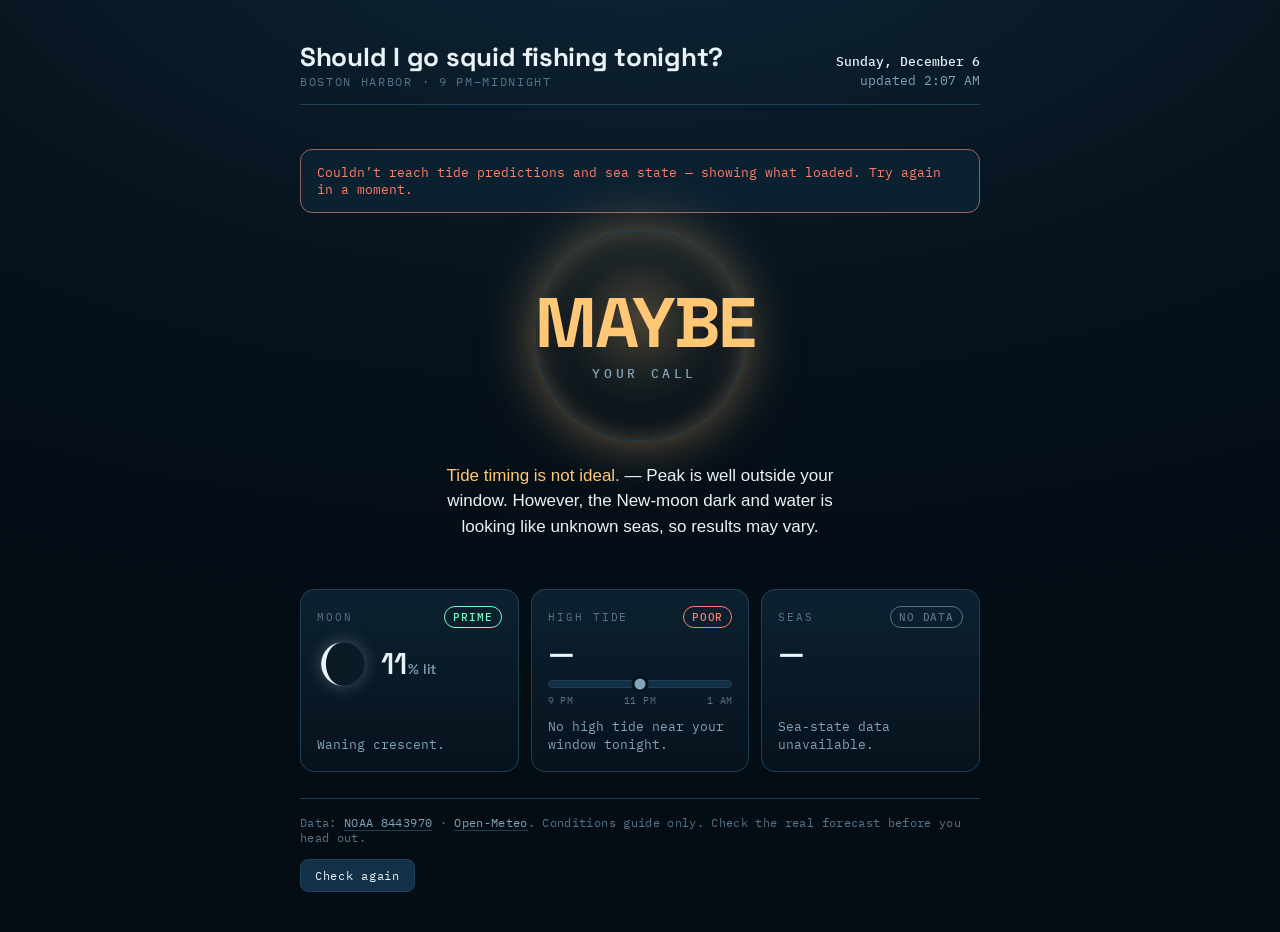
==== index.html @ 0e5930af "Create index.html" ====
<!DOCTYPE html>
<html lang="en">
<head>
<meta charset="utf-8" />
<meta name="viewport" content="width=device-width, initial-scale=1" />
<title>Squid Watch · Boston</title>
<link rel="preconnect" href="https://fonts.googleapis.com" />
<link rel="preconnect" href="https://fonts.gstatic.com" crossorigin />
<link href="https://fonts.googleapis.com/css2?family=Space+Grotesk:wght@500;600;700&family=IBM+Plex+Mono:wght@400;500;600&display=swap" rel="stylesheet" />
<style>
  /* ------------------------------------------------------------------ *
   * SQUID WATCH — is tonight a night to go?                            *
   * Palette: harbor water at night. Phosphor-green is the squid-jig     *
   * glow (GO); sodium-amber is pier light (marginal); coral is no-go.   *
   * ------------------------------------------------------------------ */
  :root{
    --abyss:   #06121c;
    --deep:    #0c2130;
    --surface: #123047;
    --line:    #1d4257;
    --moon:    #eaf3f7;   /* moonlight — primary text */
    --slate:   #82a3b8;   /* secondary text */
    --slate-d: #567387;   /* tertiary / captions */
    --glow:    #74ffc2;   /* phosphor — GO */
    --sodium:  #ffc776;   /* pier light — MARGINAL */
    --coral:   #ff7d6b;   /* NO-GO */
    --go: var(--glow); --marginal: var(--sodium); --nogo: var(--coral);
  }
  *{ box-sizing:border-box; }
  html,body{ margin:0; }
  body{
    background:
      radial-gradient(120% 80% at 50% -10%, #0e2637 0%, var(--abyss) 55%, #040c14 100%);
    color:var(--moon);
    font-family:"IBM Plex Mono", ui-monospace, monospace;
    min-height:100vh;
    -webkit-font-smoothing:antialiased;
    padding:clamp(18px,4vw,40px);
    display:flex; justify-content:center;
  }
  .wrap{ width:100%; max-width:680px; }

  /* --- masthead --- */
  header{ display:flex; align-items:baseline; justify-content:space-between;
    gap:12px; flex-wrap:wrap; border-bottom:1px solid var(--line);
    padding-bottom:14px; margin-bottom:clamp(26px,6vw,44px); }
  .brand{ font-family:"Space Grotesk",sans-serif; font-weight:700;
    font-size:clamp(20px,5vw,26px); letter-spacing:-0.01em; }
  .brand .dot{ color:var(--glow); }
  .subhead{ color:var(--slate-d); font-size:12px; letter-spacing:0.14em;
    text-transform:uppercase; }
  .when{ text-align:right; color:var(--slate); font-size:12.5px; line-height:1.5; }
  .when b{ color:var(--moon); font-weight:500; }

  /* --- the beacon (hero) --- */
  .beacon{ text-align:center; margin:0 0 clamp(30px,7vw,50px); }
  .disc{ position:relative; width:210px; height:210px; margin:0 auto 22px;
    display:grid; place-items:center; }
  .disc .ring{ position:absolute; inset:0; border-radius:50%;
    border:1px solid var(--line);
    background:
      radial-gradient(circle at 50% 42%,
        color-mix(in srgb, var(--vcolor,#74ffc2) 26%, transparent) 0%,
        color-mix(in srgb, var(--vcolor,#74ffc2) 8%, transparent) 38%,
        transparent 66%);
    box-shadow: 0 0 60px -6px color-mix(in srgb, var(--vcolor,#74ffc2) 55%, transparent),
                inset 0 0 40px -14px color-mix(in srgb, var(--vcolor,#74ffc2) 60%, transparent);
    animation:breathe 5.5s ease-in-out infinite;
  }
  @keyframes breathe{ 0%,100%{ transform:scale(1); opacity:.92; }
    50%{ transform:scale(1.035); opacity:1; } }
  .verdict{ font-family:"Space Grotesk",sans-serif; font-weight:700;
    font-size:clamp(46px,14vw,70px); line-height:.94; letter-spacing:-0.03em;
    color:var(--vcolor,#74ffc2); position:relative; z-index:1; }
  .verdict small{ display:block; font-size:13px; font-weight:500; letter-spacing:.28em;
    text-transform:uppercase; color:var(--slate); margin-top:12px;
    font-family:"IBM Plex Mono",monospace; }
  .reason{ max-width:44ch; margin:0 auto; color:var(--moon);
    font-family:-apple-system,BlinkMacSystemFont,"Segoe UI",Roboto,sans-serif;
    font-size:clamp(15px,3.6vw,17px); line-height:1.5; }
  .reason .accent{ color:var(--vcolor,#74ffc2); }

  /* --- instrument cards --- */
  .cards{ display:grid; grid-template-columns:repeat(3,1fr); gap:12px; }
  @media (max-width:560px){ .cards{ grid-template-columns:1fr; } }
  .card{ background:linear-gradient(180deg, var(--deep), var(--abyss));
    border:1px solid var(--line); border-radius:14px; padding:16px 16px 18px;
    display:flex; flex-direction:column; gap:10px; position:relative; overflow:hidden; }
  .card .eyebrow{ display:flex; align-items:center; justify-content:space-between;
    font-size:11px; letter-spacing:.18em; text-transform:uppercase; color:var(--slate-d); }
  .chip{ font-size:10.5px; letter-spacing:.08em; text-transform:uppercase;
    padding:3px 8px; border-radius:999px; border:1px solid currentColor; font-weight:500; }
  .chip.prime{ color:var(--glow); } .chip.fair{ color:var(--sodium); }
  .chip.poor{ color:var(--coral); } .chip.na{ color:var(--slate-d); }
  .value{ font-family:"Space Grotesk",sans-serif; font-weight:600;
    font-size:clamp(24px,6vw,30px); line-height:1; letter-spacing:-0.01em; }
  .value .u{ font-size:14px; color:var(--slate); font-weight:500; margin-left:2px; }
  .detail{ font-size:12.5px; color:var(--slate); line-height:1.45; margin-top:auto; }

  /* moon visual */
  .moonwrap{ display:flex; align-items:center; gap:12px; }
  .moonwrap svg{ flex:0 0 auto; filter:drop-shadow(0 0 8px rgba(234,243,247,.25)); }

  /* tide session gauge */
  .gauge{ margin-top:2px; }
  .gauge .track{ position:relative; height:8px; border-radius:5px;
    background:var(--surface); border:1px solid var(--line); }
  .gauge .ideal{ position:absolute; top:0; bottom:0; border-radius:5px;
    background:color-mix(in srgb, var(--glow) 24%, transparent); }
  .gauge .peak{ position:absolute; top:50%; width:11px; height:11px; border-radius:50%;
    transform:translate(-50%,-50%); background:var(--moon);
    box-shadow:0 0 0 3px var(--abyss), 0 0 10px 1px var(--vcolor,#74ffc2); }
  .gauge .peak.out{ background:var(--slate); box-shadow:0 0 0 3px var(--abyss); }
  .gauge .ends{ display:flex; justify-content:space-between; margin-top:6px;
    font-size:10px; color:var(--slate-d); letter-spacing:.04em; }

  /* --- footer / controls --- */
  footer{ margin-top:26px; display:flex; align-items:center; justify-content:space-between;
    gap:14px; flex-wrap:wrap; border-top:1px solid var(--line); padding-top:16px;
    font-size:11.5px; color:var(--slate-d); letter-spacing:.03em; }
  footer a{ color:var(--slate); text-decoration:none; border-bottom:1px solid var(--line); }
  footer a:hover{ color:var(--moon); }
  button.refresh{ font-family:"IBM Plex Mono",monospace; font-size:12px;
    letter-spacing:.06em; color:var(--moon); background:var(--surface);
    border:1px solid var(--line); border-radius:8px; padding:8px 14px; cursor:pointer;
    transition:border-color .15s, background .15s; }
  button.refresh:hover{ border-color:var(--glow); background:var(--deep); }
  button.refresh:focus-visible{ outline:2px solid var(--glow); outline-offset:2px; }
  button.refresh:disabled{ opacity:.5; cursor:default; }

  /* loading / error states */
  .banner{ border:1px solid var(--line); border-radius:12px; padding:14px 16px;
    color:var(--slate); font-size:13px; background:var(--deep); margin-bottom:18px;
    display:none; }
  .banner.show{ display:block; }
  .banner.err{ border-color:color-mix(in srgb,var(--coral) 55%, var(--line));
    color:var(--coral); }
  .skeleton{ opacity:.35; }

  @media (prefers-reduced-motion: reduce){
    .disc .ring{ animation:none; }
    *{ transition:none !important; }
  }
</style>
</head>
<body>
<div class="wrap">
  <header>
    <div>
      <div class="brand">Should I go squid fishing tonight?</span></div>
      <div class="subhead">Boston Harbor · 9&nbsp;PM–Midnight</div>
    </div>
    <div class="when" id="when">
      <div><b id="tonight">tonight</b></div>
      <div id="updated">reading the harbor…</div>
    </div>
  </header>

  <div class="banner" id="banner" role="status"></div>

  <section class="beacon" aria-live="polite">
    <div class="disc"><div class="ring" id="ring"></div>
      <div class="verdict" id="verdict">· · ·<small id="verdict-sub">checking conditions</small></div>
    </div>
    <p class="reason" id="reason">Pulling moon phase, tide predictions, and sea state for tonight’s window.</p>
  </section>

  <section class="cards" id="cards">
    <!-- MOON -->
    <div class="card" id="c-moon">
      <div class="eyebrow"><span>Moon</span><span class="chip na" id="moon-chip">—</span></div>
      <div class="moonwrap">
        <svg id="moon-svg" width="52" height="52" viewBox="0 0 100 100" aria-hidden="true"></svg>
        <div class="value" id="moon-val">—<span class="u">lit</span></div>
      </div>
      <div class="detail" id="moon-detail">Darker is better — squid come to the lights.</div>
    </div>
    <!-- TIDE -->
    <div class="card" id="c-tide">
      <div class="eyebrow"><span>High tide</span><span class="chip na" id="tide-chip">—</span></div>
      <div class="value" id="tide-val">—</div>
      <div class="gauge" aria-hidden="true">
        <div class="track">
          <div class="ideal" id="tide-ideal"></div>
          <div class="peak out" id="tide-peak" style="left:50%"></div>
        </div>
        <div class="ends"><span>9 PM</span><span>11 PM</span><span>1 AM</span></div>
      </div>
      <div class="detail" id="tide-detail">Best when the peak lands late in your session.</div>
    </div>
    <!-- SEAS -->
    <div class="card" id="c-seas">
      <div class="eyebrow"><span>Seas</span><span class="chip na" id="seas-chip">—</span></div>
      <div class="value" id="seas-val">—<span class="u">ft</span></div>
      <div class="detail" id="seas-detail">Wind and swell across the window.</div>
    </div>
  </section>

  <footer>
    <div>Data: <a href="https://tidesandcurrents.noaa.gov/stationhome.html?id=8443970" target="_blank" rel="noopener">NOAA&nbsp;8443970</a> · <a href="https://open-meteo.com" target="_blank" rel="noopener">Open-Meteo</a>. Conditions guide only. Check the real forecast before you head out.</div>
    <button class="refresh" id="refresh" type="button">Check again</button>
  </footer>
</div>

<script>
/* ============================ CONFIG ============================ *
 * Everything you'd want to tweak lives here.                        */
const CONFIG = {
  tz: "America/New_York",
  tideStation: "8443970",            // NOAA Boston
  wave: { lat: 42.34, lng: -70.90 }, // just outside the harbor entrance (better wave coverage)
  wind: { lat: 42.355, lng: -71.05 },// Boston
  session: { startHour: 21, endHour: 24 },   // 9 PM → midnight
  // tide-peak windows, in "hours since session-day midnight" (24.5 = 12:30 AM next day)
  tideWindow: { idealStart: 22.5, idealEnd: 24.5, okStart: 21.0, okEnd: 25.5 },
  moon: { prime: 0.12, fair: 0.35 },                       // illuminated fraction
  seas: { calmWaveM: 0.5, calmWindKn: 10, chopWaveM: 1.0, chopWindKn: 15 },
};

/* ============================ HELPERS ============================ */
const $ = (id) => document.getElementById(id);

function etNow() {
  return new Date(new Date().toLocaleString("en-US", { timeZone: CONFIG.tz }));
}
function ymd(d) {
  return `${d.getFullYear()}${String(d.getMonth()+1).padStart(2,"0")}${String(d.getDate()).padStart(2,"0")}`;
}
function prettyDate(d) {
  return d.toLocaleDateString("en-US", { weekday:"long", month:"long", day:"numeric" });
}
function prettyTime(d) {
  return d.toLocaleTimeString("en-US", { hour:"numeric", minute:"2-digit" });
}
// "HH:MM" from decimal hours (may exceed 24 → wrap to AM)
function hoursToClock(h) {
  let hh = Math.floor(h % 24), mm = Math.round((h - Math.floor(h)) * 60);
  if (mm === 60) { mm = 0; hh = (hh + 1) % 24; }
  const ampm = hh >= 12 ? "PM" : "AM";
  let h12 = hh % 12; if (h12 === 0) h12 = 12;
  return `${h12}:${String(mm).padStart(2,"0")} ${ampm}`;
}

/* ---- MOON: phase from a known new-moon epoch ---- */
function moonInfo(date) {
  const synodic = 29.53058867;
  const knownNew = Date.UTC(2000, 0, 6, 18, 14, 0) / 86400000;
  const now = date.getTime() / 86400000;
  let age = (now - knownNew) % synodic;
  if (age < 0) age += synodic;
  const illum = (1 - Math.cos((2 * Math.PI * age) / synodic)) / 2;
  return { age, illum, waxing: age < synodic / 2 };
}
function moonName(age) {
  if (age < 1.6 || age > 27.9) return "new moon";
  if (age < 6.4)  return "waxing crescent";
  if (age < 8.4)  return "first quarter";
  if (age < 13.8) return "waxing gibbous";
  if (age < 15.8) return "full moon";
  if (age < 21.1) return "waning gibbous";
  if (age < 23.1) return "last quarter";
  return "waning crescent";
}
function moonPath(f, waxing, r, cx, cy) {
  f = Math.max(0, Math.min(1, f));
  const outer = waxing ? 1 : 0;
  const inner = f > 0.5 ? outer : 1 - outer;
  const rx = Math.abs(r * (1 - 2 * f));
  return `M ${cx} ${cy-r} A ${r} ${r} 0 0 ${outer} ${cx} ${cy+r} A ${rx} ${r} 0 0 ${inner} ${cx} ${cy-r} Z`;
}
function drawMoon(illum, waxing) {
  const r=42, cx=50, cy=50;
  $("moon-svg").innerHTML =
    `<circle cx="${cx}" cy="${cy}" r="${r}" fill="#0a1b26" stroke="#1d4257"/>` +
    `<path d="${moonPath(illum, waxing, r, cx, cy)}" fill="#eaf3f7"/>`;
}

/* ---- RATINGS ---- */
const rateMoon = (illum) => illum <= CONFIG.moon.prime ? 2 : illum <= CONFIG.moon.fair ? 1 : 0;
function rateTide(hi) {
  if (!hi) return 0;
  const w = CONFIG.tideWindow, t = hi.h;
  if (t >= w.idealStart && t <= w.idealEnd) return 2;
  if (t >= w.okStart && t <= w.okEnd) return 1;
  return 0;
}
function rateSeas(waveM, windKn) {
  const s = CONFIG.seas;
  if (waveM == null) {
    if (windKn == null) return null;
    return windKn <= s.calmWindKn ? 2 : windKn <= s.chopWindKn ? 1 : 0;
  }
  const windOK1 = windKn == null || windKn <= s.calmWindKn;
  const windOK2 = windKn == null || windKn <= s.chopWindKn;
  if (waveM <= s.calmWaveM && windOK1) return 2;
  if (waveM <= s.chopWaveM && windOK2) return 1;
  return 0;
}
function verdict(m, t, s) {
  if (s === 0) return "NOGO";
  if (m === 0 || t === 0) return "MARGINAL";
  if (m === 2 && t === 2 && s === 2) return "PRIME";
  return "GO";
}

/* ============================ FETCHERS ============================ */
async function getTides(today, tomorrow) {
  const url = `https://api.tidesandcurrents.noaa.gov/api/prod/datagetter?product=predictions`
    + `&application=squidwatch_boston&begin_date=${ymd(today)}&end_date=${ymd(tomorrow)}`
    + `&datum=MLLW&station=${CONFIG.tideStation}&time_zone=lst_ldt&units=english&interval=hilo&format=json`;
  const r = await fetch(url);
  const j = await r.json();
  if (j.error) throw new Error(j.error.message || "tide API error");
  const tKey = ymd(today), tomKey = ymd(tomorrow);
  return (j.predictions || []).map((p) => {
    // p.t = "YYYY-MM-DD HH:MM" in station local time
    const [dstr, hm] = p.t.split(" ");
    const dkey = dstr.replace(/-/g, "");
    const [H, M] = hm.split(":").map(Number);
    let h = H + M / 60;
    if (dkey === tomKey) h += 24;
    else if (dkey !== tKey) return null; // ignore stray dates
    return { h, type: p.type, v: parseFloat(p.v), clock: hoursToClock(h) };
  }).filter(Boolean);
}

async function getHourly(url, field) {
  const r = await fetch(url);
  const j = await r.json();
  if (!j.hourly || !j.hourly.time) throw new Error("weather API error");
  return j.hourly.time.map((t, i) => ({ t, v: j.hourly[field][i] }));
}
async function getWaves(today, tomorrow) {
  const url = `https://marine-api.open-meteo.com/v1/marine?latitude=${CONFIG.wave.lat}`
    + `&longitude=${CONFIG.wave.lng}&hourly=wave_height&timezone=${encodeURIComponent(CONFIG.tz)}&forecast_days=2`;
  return getHourly(url, "wave_height");
}
async function getWind(today, tomorrow) {
  const url = `https://api.open-meteo.com/v1/forecast?latitude=${CONFIG.wind.lat}`
    + `&longitude=${CONFIG.wind.lng}&hourly=wind_speed_10m&wind_speed_unit=kn`
    + `&timezone=${encodeURIComponent(CONFIG.tz)}&forecast_days=2`;
  return getHourly(url, "wind_speed_10m");
}
// max value across the session hours (21,22,23, midnight) for a given ET date
function sessionMax(series, today, tomorrow) {
  const tKey = ymd(today), tomKey = ymd(tomorrow);
  let max = null;
  for (const row of series) {
    if (row.v == null) continue;
    const [dstr, hm] = row.t.split("T");
    const dkey = dstr.replace(/-/g, "");
    const H = parseInt(hm.split(":")[0], 10);
    let h = H; if (dkey === tomKey) h += 24; else if (dkey !== tKey) continue;
    if (h >= CONFIG.session.startHour && h <= CONFIG.session.endHour) {
      max = max == null ? row.v : Math.max(max, row.v);
    }
  }
  return max;
}

/* ============================ RENDER ============================ */
const VCOLOR = { PRIME:"var(--go)", GO:"var(--go)", MARGINAL:"var(--marginal)", NOGO:"var(--nogo)" };
const CHIP = { 2:["prime","Prime"], 1:["fair","Fair"], 0:["poor","Poor"], null:["na","No data"] };

function setChip(id, score) {
  const [cls, label] = CHIP[score] ?? CHIP.null;
  const el = $(id); el.className = `chip ${cls}`; el.textContent = label;
}

function render(data) {
  const { moon, tide, seas, m, t, s, updated, tonightLabel } = data;
  const v = verdict(m, t, s);

  // --- beacon ---
  document.documentElement.style.setProperty("--vcolor", VCOLOR[v]);
  const words = { PRIME:"GO", GO:"GO", MARGINAL:"MAYBE", NOGO:"NO-GO" };
  const subs  = { PRIME:"prime conditions", GO:"worth a trip", MARGINAL:"your call", NOGO:"sit it out" };
  $("verdict").innerHTML = `${words[v]}<small>${subs[v]}</small>`;
  $("verdict").style.color = VCOLOR[v];

  // --- reason line ---
  $("reason").innerHTML = buildReason(v, data);

  // --- moon card ---
  drawMoon(moon.illum, moon.waxing);
  $("moon-val").innerHTML = `${Math.round(moon.illum*100)}<span class="u">% lit</span>`;
  $("moon-detail").textContent = capitalize(moonName(moon.age)) + ".";
  setChip("moon-chip", m);

  // --- tide card ---
  if (tide.high) {
    $("tide-val").textContent = tide.high.clock;
    $("tide-detail").textContent = tideDetail(t, tide.high);
    positionPeak(tide.high.h);
  } else {
    $("tide-val").textContent = "—";
    $("tide-detail").textContent = "No high tide near your window tonight.";
  }
  setChip("tide-chip", t);

  // --- seas card ---
  const ft = seas.waveM == null ? null : seas.waveM * 3.28084;
  $("seas-val").innerHTML = ft == null
    ? (seas.windKn == null ? "—" : `${Math.round(seas.windKn)}<span class="u">kn wind</span>`)
    : `${ft.toFixed(1)}<span class="u">ft swell</span>`;
  $("seas-detail").textContent = seasDetail(s, seas);
  setChip("seas-chip", s);

  // --- footer ---
  $("tonight").textContent = tonightLabel;
  $("updated").textContent = `updated ${updated}`;
}

function positionPeak(h) {
  // gauge spans 9 PM (21.0) → 1 AM (25.0)
  const lo = 21, hi = 25;
  const clamped = Math.max(lo, Math.min(hi, h));
  const pct = ((clamped - lo) / (hi - lo)) * 100;
  const peak = $("tide-peak");
  peak.style.left = pct + "%";
  peak.classList.toggle("out", h < lo || h > hi);
  // ideal window shading 22:30 → 00:30
  const iLo = ((22.5 - lo) / (hi - lo)) * 100;
  const iHi = ((24.5 - lo) / (hi - lo)) * 100;
  $("tide-ideal").style.left = iLo + "%";
  $("tide-ideal").style.width = (iHi - iLo) + "%";
}

/* ---- copy generators ---- */
const capitalize = (s) => s.charAt(0).toUpperCase() + s.slice(1);
function tideDetail(t, hi) {
  if (t === 2) return "Peak lands right in the sweet spot.";
  if (t === 1) return hi.h < 22.5 ? "Peaks early, falling by end of session." : "Still climbing through your window.";
  return "Peak is well outside your window.";
}
function seasDetail(s, seas) {
  const w = seas.windKn == null ? "" : ` · ${Math.round(seas.windKn)} kn wind`;
  if (s === 2) return "Calm" + w + ".";
  if (s === 1) return "A little chop" + w + ".";
  if (s === 0) return "Rough out there" + w + ".";
  return "Sea-state data unavailable.";
}
function buildReason(v, d) {
  const moonPhrase = d.m === 2 ? "New-moon dark" : d.m === 1 ? "Moon is dim enough" : "Bright moon";
  const tidePhrase = d.tide.high
    ? (d.t >= 1 ? `high tide ${d.tide.high.clock}` : `high tide off-window (${d.tide.high.clock})`)
    : "no useful high tide";
  const seasPhrase = d.s === 2 ? "calm seas" : d.s === 1 ? "a bit of chop" : d.s === 0 ? "rough water" : "unknown seas";
  const acc = (txt) => `<span class="accent">${txt}</span>`;
  if (v === "NOGO" && d.s === 0)
    return `${acc("Rough water")} tonight; even with ${moonPhrase.toLowerCase()} and ${tidePhrase}, not worth the trip.`;
  if (v === "MARGINAL" && d.m === 0)
    return `${acc("Too much moon")} tonight (${Math.round(d.moon.illum*100)}% lit).`;
  if (v === "MARGINAL" && d.t === 0)
    return `${acc("Tide timing is not ideal.")} — ${tideDetail(d.t, d.tide.high || {h:0})} However, the ${moonPhrase} and water is looking like ${seasPhrase}, so results may vary.`;
  if (v === "PRIME")
    return `${acc("Everything lines up")}: ${moonPhrase.toLowerCase()}, ${tidePhrase}, ${seasPhrase}. Go get ’em.`;
  return `${acc("Decent night")}: ${moonPhrase.toLowerCase()}, ${tidePhrase}, ${seasPhrase}.`;
}

/* ---- banners ---- */
function banner(msg, isErr) {
  const b = $("banner");
  b.textContent = msg;
  b.className = "banner show" + (isErr ? " err" : "");
}
function clearBanner(){ $("banner").className = "banner"; }

/* ============================ ORCHESTRATION ============================ */
async function run() {
  const btn = $("refresh");
  btn.disabled = true; clearBanner();

  const now = etNow();
  const today = new Date(now); today.setHours(0,0,0,0);
  const tomorrow = new Date(today); tomorrow.setDate(tomorrow.getDate()+1);

  const moon = moonInfo(new Date()); // moon phase for right now

  // fetch in parallel; each may fail independently
  const [tideRes, waveRes, windRes] = await Promise.allSettled([
    getTides(today, tomorrow),
    getWaves(today, tomorrow),
    getWind(today, tomorrow),
  ]);

  // tides
  let high = null, tideOk = true;
  if (tideRes.status === "fulfilled") {
    const highs = tideRes.value.filter((p) => p.type === "H" && p.h >= 18 && p.h <= 27);
    if (highs.length) {
      highs.sort((a,b) => Math.abs(a.h - 22.5) - Math.abs(b.h - 22.5));
      high = highs[0];
    }
  } else { tideOk = false; }

  // seas
  const waveM = waveRes.status === "fulfilled" ? sessionMax(waveRes.value, today, tomorrow) : null;
  const windKn = windRes.status === "fulfilled" ? sessionMax(windRes.value, today, tomorrow) : null;
  const seasOk = waveRes.status === "fulfilled" || windRes.status === "fulfilled";

  const m = rateMoon(moon.illum);
  const t = tideOk ? rateTide(high) : 0;
  const s = rateSeas(waveM, windKn);

  render({
    moon, m,
    tide: { high }, t,
    seas: { waveM, windKn }, s,
    updated: prettyTime(now),
    tonightLabel: prettyDate(now),
  });

  // surface any partial failures honestly
  const problems = [];
  if (!tideOk) problems.push("tide predictions");
  if (!seasOk) problems.push("sea state");
  if (problems.length) banner(`Couldn’t reach ${problems.join(" and ")} — showing what loaded. Try again in a moment.`, true);

  btn.disabled = false;
}

$("refresh").addEventListener("click", run);
run().catch((e) => {
  console.error(e);
  banner("Couldn’t load conditions. Check your connection and try again.", true);
  $("verdict").innerHTML = `—<small>no data</small>`;
  $("refresh").disabled = false;
});
</script>
</body>
</html>
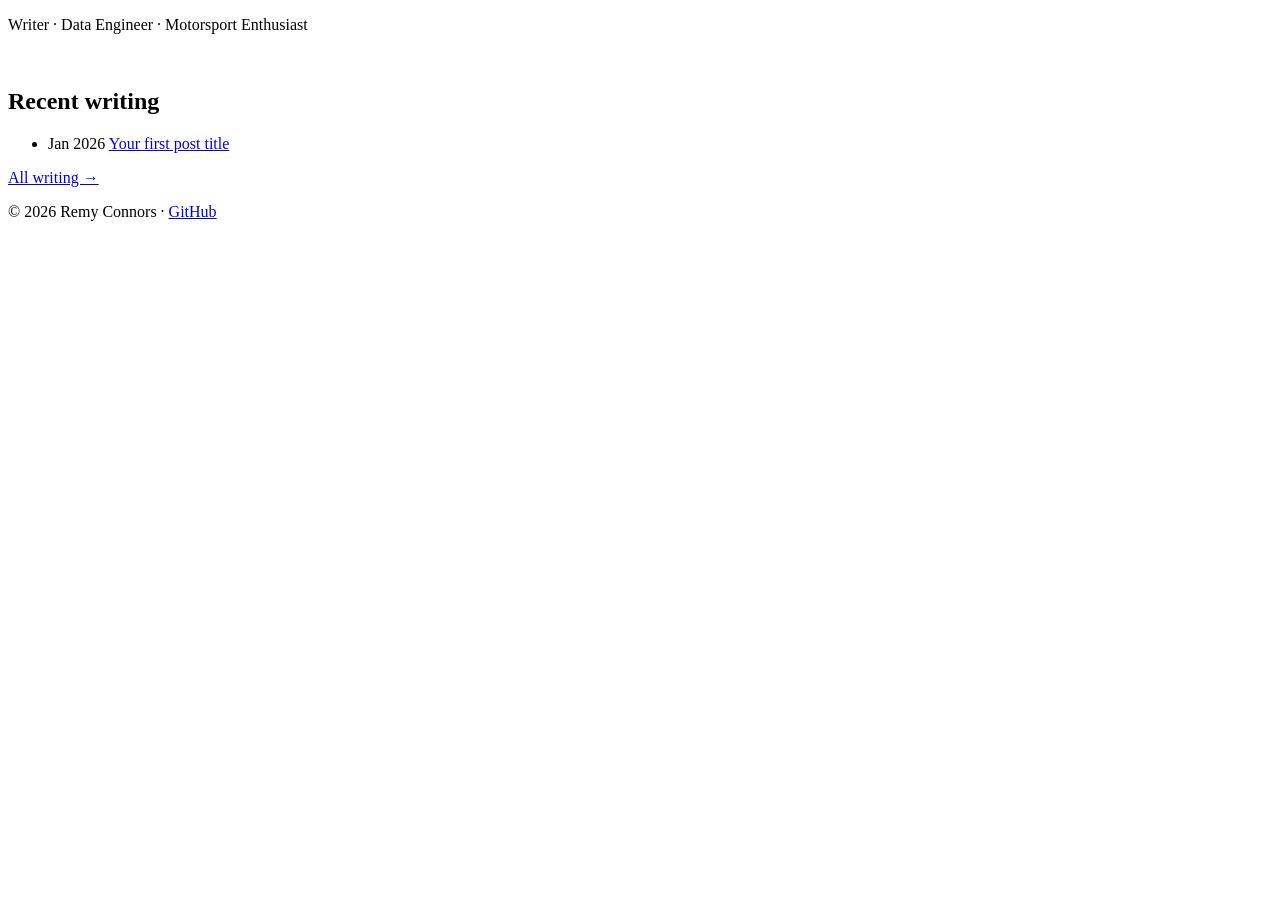
==== commit b70e364f: "Create index.html" ====
--- a/index.html
+++ b/index.html
@@ -1,532 +1,65 @@
 <!DOCTYPE html>
 <html lang="en">
 <head>
-<meta charset="utf-8" />
-<meta name="viewport" content="width=device-width, initial-scale=1" />
-<title>Squid Watch · Boston</title>
-<link rel="preconnect" href="https://fonts.googleapis.com" />
-<link rel="preconnect" href="https://fonts.gstatic.com" crossorigin />
-<link href="https://fonts.googleapis.com/css2?family=Space+Grotesk:wght@500;600;700&family=IBM+Plex+Mono:wght@400;500;600&display=swap" rel="stylesheet" />
-<style>
-  /* ------------------------------------------------------------------ *
-   * SQUID WATCH — is tonight a night to go?                            *
-   * Palette: harbor water at night. Phosphor-green is the squid-jig     *
-   * glow (GO); sodium-amber is pier light (marginal); coral is no-go.   *
-   * ------------------------------------------------------------------ */
-  :root{
-    --abyss:   #06121c;
-    --deep:    #0c2130;
-    --surface: #123047;
-    --line:    #1d4257;
-    --moon:    #eaf3f7;   /* moonlight — primary text */
-    --slate:   #82a3b8;   /* secondary text */
-    --slate-d: #567387;   /* tertiary / captions */
-    --glow:    #74ffc2;   /* phosphor — GO */
-    --sodium:  #ffc776;   /* pier light — MARGINAL */
-    --coral:   #ff7d6b;   /* NO-GO */
-    --go: var(--glow); --marginal: var(--sodium); --nogo: var(--coral);
-  }
-  *{ box-sizing:border-box; }
-  html,body{ margin:0; }
-  body{
-    background:
-      radial-gradient(120% 80% at 50% -10%, #0e2637 0%, var(--abyss) 55%, #040c14 100%);
-    color:var(--moon);
-    font-family:"IBM Plex Mono", ui-monospace, monospace;
-    min-height:100vh;
-    -webkit-font-smoothing:antialiased;
-    padding:clamp(18px,4vw,40px);
-    display:flex; justify-content:center;
-  }
-  .wrap{ width:100%; max-width:680px; }
-
-  /* --- masthead --- */
-  header{ display:flex; align-items:baseline; justify-content:space-between;
-    gap:12px; flex-wrap:wrap; border-bottom:1px solid var(--line);
-    padding-bottom:14px; margin-bottom:clamp(26px,6vw,44px); }
-  .brand{ font-family:"Space Grotesk",sans-serif; font-weight:700;
-    font-size:clamp(20px,5vw,26px); letter-spacing:-0.01em; }
-  .brand .dot{ color:var(--glow); }
-  .subhead{ color:var(--slate-d); font-size:12px; letter-spacing:0.14em;
-    text-transform:uppercase; }
-  .when{ text-align:right; color:var(--slate); font-size:12.5px; line-height:1.5; }
-  .when b{ color:var(--moon); font-weight:500; }
-
-  /* --- the beacon (hero) --- */
-  .beacon{ text-align:center; margin:0 0 clamp(30px,7vw,50px); }
-  .disc{ position:relative; width:210px; height:210px; margin:0 auto 22px;
-    display:grid; place-items:center; }
-  .disc .ring{ position:absolute; inset:0; border-radius:50%;
-    border:1px solid var(--line);
-    background:
-      radial-gradient(circle at 50% 42%,
-        color-mix(in srgb, var(--vcolor,#74ffc2) 26%, transparent) 0%,
-        color-mix(in srgb, var(--vcolor,#74ffc2) 8%, transparent) 38%,
-        transparent 66%);
-    box-shadow: 0 0 60px -6px color-mix(in srgb, var(--vcolor,#74ffc2) 55%, transparent),
-                inset 0 0 40px -14px color-mix(in srgb, var(--vcolor,#74ffc2) 60%, transparent);
-    animation:breathe 5.5s ease-in-out infinite;
-  }
-  @keyframes breathe{ 0%,100%{ transform:scale(1); opacity:.92; }
-    50%{ transform:scale(1.035); opacity:1; } }
-  .verdict{ font-family:"Space Grotesk",sans-serif; font-weight:700;
-    font-size:clamp(46px,14vw,70px); line-height:.94; letter-spacing:-0.03em;
-    color:var(--vcolor,#74ffc2); position:relative; z-index:1; }
-  .verdict small{ display:block; font-size:13px; font-weight:500; letter-spacing:.28em;
-    text-transform:uppercase; color:var(--slate); margin-top:12px;
-    font-family:"IBM Plex Mono",monospace; }
-  .reason{ max-width:44ch; margin:0 auto; color:var(--moon);
-    font-family:-apple-system,BlinkMacSystemFont,"Segoe UI",Roboto,sans-serif;
-    font-size:clamp(15px,3.6vw,17px); line-height:1.5; }
-  .reason .accent{ color:var(--vcolor,#74ffc2); }
-
-  /* --- instrument cards --- */
-  .cards{ display:grid; grid-template-columns:repeat(3,1fr); gap:12px; }
-  @media (max-width:560px){ .cards{ grid-template-columns:1fr; } }
-  .card{ background:linear-gradient(180deg, var(--deep), var(--abyss));
-    border:1px solid var(--line); border-radius:14px; padding:16px 16px 18px;
-    display:flex; flex-direction:column; gap:10px; position:relative; overflow:hidden; }
-  .card .eyebrow{ display:flex; align-items:center; justify-content:space-between;
-    font-size:11px; letter-spacing:.18em; text-transform:uppercase; color:var(--slate-d); }
-  .chip{ font-size:10.5px; letter-spacing:.08em; text-transform:uppercase;
-    padding:3px 8px; border-radius:999px; border:1px solid currentColor; font-weight:500; }
-  .chip.prime{ color:var(--glow); } .chip.fair{ color:var(--sodium); }
-  .chip.poor{ color:var(--coral); } .chip.na{ color:var(--slate-d); }
-  .value{ font-family:"Space Grotesk",sans-serif; font-weight:600;
-    font-size:clamp(24px,6vw,30px); line-height:1; letter-spacing:-0.01em; }
-  .value .u{ font-size:14px; color:var(--slate); font-weight:500; margin-left:2px; }
-  .detail{ font-size:12.5px; color:var(--slate); line-height:1.45; margin-top:auto; }
-
-  /* moon visual */
-  .moonwrap{ display:flex; align-items:center; gap:12px; }
-  .moonwrap svg{ flex:0 0 auto; filter:drop-shadow(0 0 8px rgba(234,243,247,.25)); }
-
-  /* tide session gauge */
-  .gauge{ margin-top:2px; }
-  .gauge .track{ position:relative; height:8px; border-radius:5px;
-    background:var(--surface); border:1px solid var(--line); }
-  .gauge .ideal{ position:absolute; top:0; bottom:0; border-radius:5px;
-    background:color-mix(in srgb, var(--glow) 24%, transparent); }
-  .gauge .peak{ position:absolute; top:50%; width:11px; height:11px; border-radius:50%;
-    transform:translate(-50%,-50%); background:var(--moon);
-    box-shadow:0 0 0 3px var(--abyss), 0 0 10px 1px var(--vcolor,#74ffc2); }
-  .gauge .peak.out{ background:var(--slate); box-shadow:0 0 0 3px var(--abyss); }
-  .gauge .ends{ display:flex; justify-content:space-between; margin-top:6px;
-    font-size:10px; color:var(--slate-d); letter-spacing:.04em; }
-
-  /* --- footer / controls --- */
-  footer{ margin-top:26px; display:flex; align-items:center; justify-content:space-between;
-    gap:14px; flex-wrap:wrap; border-top:1px solid var(--line); padding-top:16px;
-    font-size:11.5px; color:var(--slate-d); letter-spacing:.03em; }
-  footer a{ color:var(--slate); text-decoration:none; border-bottom:1px solid var(--line); }
-  footer a:hover{ color:var(--moon); }
-  button.refresh{ font-family:"IBM Plex Mono",monospace; font-size:12px;
-    letter-spacing:.06em; color:var(--moon); background:var(--surface);
-    border:1px solid var(--line); border-radius:8px; padding:8px 14px; cursor:pointer;
-    transition:border-color .15s, background .15s; }
-  button.refresh:hover{ border-color:var(--glow); background:var(--deep); }
-  button.refresh:focus-visible{ outline:2px solid var(--glow); outline-offset:2px; }
-  button.refresh:disabled{ opacity:.5; cursor:default; }
-
-  /* loading / error states */
-  .banner{ border:1px solid var(--line); border-radius:12px; padding:14px 16px;
-    color:var(--slate); font-size:13px; background:var(--deep); margin-bottom:18px;
-    display:none; }
-  .banner.show{ display:block; }
-  .banner.err{ border-color:color-mix(in srgb,var(--coral) 55%, var(--line));
-    color:var(--coral); }
-  .skeleton{ opacity:.35; }
-
-  @media (prefers-reduced-motion: reduce){
-    .disc .ring{ animation:none; }
-    *{ transition:none !important; }
-  }
-</style>
+  <meta charset="UTF-8">
+  <meta name="viewport" content="width=device-width, initial-scale=1.0">
+  <title>Remy Connors</title>
+  <link rel="stylesheet" href="style.css">
 </head>
 <body>
-<div class="wrap">
-  <header>
-    <div>
-      <div class="brand">Should I go squid fishing tonight?</span></div>
-      <div class="subhead">Boston Harbor · 9&nbsp;PM–Midnight</div>
-    </div>
-    <div class="when" id="when">
-      <div><b id="tonight">tonight</b></div>
-      <div id="updated">reading the harbor…</div>
-    </div>
-  </header>
+  <div class="wrap">
+    <!-- nav.html is injected here by site.js; data-page marks the active link -->
+    <header class="site-header" data-page="home"></header>
 
-  <div class="banner" id="banner" role="status"></div>
+    <main>
+      <p class="tagline">Writer · Data Engineer · Motorsport Enthusiast</p>
 
-  <section class="beacon" aria-live="polite">
-    <div class="disc"><div class="ring" id="ring"></div>
-      <div class="verdict" id="verdict">· · ·<small id="verdict-sub">checking conditions</small></div>
-    </div>
-    <p class="reason" id="reason">Pulling moon phase, tide predictions, and sea state for tonight’s window.</p>
-  </section>
+      <!-- Rotating hero. Add as many <img> as you like; the first one carries
+           class="is-active". To get a direct URL: open a photo on Flickr,
+           choose a size (Download ▾ or the "…" menu), and copy the
+           live.staticflickr.com/... link. Suffixes control size:
+           _z = 640px (good default), _c = 800px, _b = 1024px. -->
+      <div class="hero-photo" aria-hidden="true">
+        <img class="is-active"
+             src="https://live.staticflickr.com/4314/35871945991_008a322e24_z.jpg"
+             alt="">
+        <!-- <img src="https://live.staticflickr.com/SERVER/PHOTO_SECRET_z.jpg" alt=""> -->
+        <!-- <img src="https://live.staticflickr.com/SERVER/PHOTO_SECRET_z.jpg" alt=""> -->
+      </div>
 
-  <section class="cards" id="cards">
-    <!-- MOON -->
-    <div class="card" id="c-moon">
-      <div class="eyebrow"><span>Moon</span><span class="chip na" id="moon-chip">—</span></div>
-      <div class="moonwrap">
-        <svg id="moon-svg" width="52" height="52" viewBox="0 0 100 100" aria-hidden="true"></svg>
-        <div class="value" id="moon-val">—<span class="u">lit</span></div>
-      </div>
-      <div class="detail" id="moon-detail">Darker is better — squid come to the lights.</div>
-    </div>
-    <!-- TIDE -->
-    <div class="card" id="c-tide">
-      <div class="eyebrow"><span>High tide</span><span class="chip na" id="tide-chip">—</span></div>
-      <div class="value" id="tide-val">—</div>
-      <div class="gauge" aria-hidden="true">
-        <div class="track">
-          <div class="ideal" id="tide-ideal"></div>
-          <div class="peak out" id="tide-peak" style="left:50%"></div>
-        </div>
-        <div class="ends"><span>9 PM</span><span>11 PM</span><span>1 AM</span></div>
-      </div>
-      <div class="detail" id="tide-detail">Best when the peak lands late in your session.</div>
-    </div>
-    <!-- SEAS -->
-    <div class="card" id="c-seas">
-      <div class="eyebrow"><span>Seas</span><span class="chip na" id="seas-chip">—</span></div>
-      <div class="value" id="seas-val">—<span class="u">ft</span></div>
-      <div class="detail" id="seas-detail">Wind and swell across the window.</div>
-    </div>
-  </section>
+      <h2>Recent writing</h2>
+      <ul class="post-list">
+        <li>
+          <time datetime="2026-01-15">Jan 2026</time>
+          <a href="blog.html">Your first post title</a>
+        </li>
+      </ul>
+      <p><a href="blog.html">All writing →</a></p>
+    </main>
 
-  <footer>
-    <div>Data: <a href="https://tidesandcurrents.noaa.gov/stationhome.html?id=8443970" target="_blank" rel="noopener">NOAA&nbsp;8443970</a> · <a href="https://open-meteo.com" target="_blank" rel="noopener">Open-Meteo</a>. Conditions guide only. Check the real forecast before you head out.</div>
-    <button class="refresh" id="refresh" type="button">Check again</button>
-  </footer>
-</div>
+    <footer class="site-footer">
+      © <span id="year"></span> Remy Connors ·
+      <a href="https://github.com/">GitHub</a>
+    </footer>
+  </div>
 
-<script>
-/* ============================ CONFIG ============================ *
- * Everything you'd want to tweak lives here.                        */
-const CONFIG = {
-  tz: "America/New_York",
-  tideStation: "8443970",            // NOAA Boston
-  wave: { lat: 42.34, lng: -70.90 }, // just outside the harbor entrance (better wave coverage)
-  wind: { lat: 42.355, lng: -71.05 },// Boston
-  session: { startHour: 21, endHour: 24 },   // 9 PM → midnight
-  // tide-peak windows, in "hours since session-day midnight" (24.5 = 12:30 AM next day)
-  tideWindow: { idealStart: 22.5, idealEnd: 24.5, okStart: 21.0, okEnd: 25.5 },
-  moon: { prime: 0.12, fair: 0.35 },                       // illuminated fraction
-  seas: { calmWaveM: 0.5, calmWindKn: 10, chopWaveM: 1.0, chopWindKn: 15 },
-};
+  <script src="site.js"></script>
+  <script>
+    document.getElementById("year").textContent = new Date().getFullYear();
 
-/* ============================ HELPERS ============================ */
-const $ = (id) => document.getElementById(id);
-
-function etNow() {
-  return new Date(new Date().toLocaleString("en-US", { timeZone: CONFIG.tz }));
-}
-function ymd(d) {
-  return `${d.getFullYear()}${String(d.getMonth()+1).padStart(2,"0")}${String(d.getDate()).padStart(2,"0")}`;
-}
-function prettyDate(d) {
-  return d.toLocaleDateString("en-US", { weekday:"long", month:"long", day:"numeric" });
-}
-function prettyTime(d) {
-  return d.toLocaleTimeString("en-US", { hour:"numeric", minute:"2-digit" });
-}
-// "HH:MM" from decimal hours (may exceed 24 → wrap to AM)
-function hoursToClock(h) {
-  let hh = Math.floor(h % 24), mm = Math.round((h - Math.floor(h)) * 60);
-  if (mm === 60) { mm = 0; hh = (hh + 1) % 24; }
-  const ampm = hh >= 12 ? "PM" : "AM";
-  let h12 = hh % 12; if (h12 === 0) h12 = 12;
-  return `${h12}:${String(mm).padStart(2,"0")} ${ampm}`;
-}
-
-/* ---- MOON: phase from a known new-moon epoch ---- */
-function moonInfo(date) {
-  const synodic = 29.53058867;
-  const knownNew = Date.UTC(2000, 0, 6, 18, 14, 0) / 86400000;
-  const now = date.getTime() / 86400000;
-  let age = (now - knownNew) % synodic;
-  if (age < 0) age += synodic;
-  const illum = (1 - Math.cos((2 * Math.PI * age) / synodic)) / 2;
-  return { age, illum, waxing: age < synodic / 2 };
-}
-function moonName(age) {
-  if (age < 1.6 || age > 27.9) return "new moon";
-  if (age < 6.4)  return "waxing crescent";
-  if (age < 8.4)  return "first quarter";
-  if (age < 13.8) return "waxing gibbous";
-  if (age < 15.8) return "full moon";
-  if (age < 21.1) return "waning gibbous";
-  if (age < 23.1) return "last quarter";
-  return "waning crescent";
-}
-function moonPath(f, waxing, r, cx, cy) {
-  f = Math.max(0, Math.min(1, f));
-  const outer = waxing ? 1 : 0;
-  const inner = f > 0.5 ? outer : 1 - outer;
-  const rx = Math.abs(r * (1 - 2 * f));
-  return `M ${cx} ${cy-r} A ${r} ${r} 0 0 ${outer} ${cx} ${cy+r} A ${rx} ${r} 0 0 ${inner} ${cx} ${cy-r} Z`;
-}
-function drawMoon(illum, waxing) {
-  const r=42, cx=50, cy=50;
-  $("moon-svg").innerHTML =
-    `<circle cx="${cx}" cy="${cy}" r="${r}" fill="#0a1b26" stroke="#1d4257"/>` +
-    `<path d="${moonPath(illum, waxing, r, cx, cy)}" fill="#eaf3f7"/>`;
-}
-
-/* ---- RATINGS ---- */
-const rateMoon = (illum) => illum <= CONFIG.moon.prime ? 2 : illum <= CONFIG.moon.fair ? 1 : 0;
-function rateTide(hi) {
-  if (!hi) return 0;
-  const w = CONFIG.tideWindow, t = hi.h;
-  if (t >= w.idealStart && t <= w.idealEnd) return 2;
-  if (t >= w.okStart && t <= w.okEnd) return 1;
-  return 0;
-}
-function rateSeas(waveM, windKn) {
-  const s = CONFIG.seas;
-  if (waveM == null) {
-    if (windKn == null) return null;
-    return windKn <= s.calmWindKn ? 2 : windKn <= s.chopWindKn ? 1 : 0;
-  }
-  const windOK1 = windKn == null || windKn <= s.calmWindKn;
-  const windOK2 = windKn == null || windKn <= s.chopWindKn;
-  if (waveM <= s.calmWaveM && windOK1) return 2;
-  if (waveM <= s.chopWaveM && windOK2) return 1;
-  return 0;
-}
-function verdict(m, t, s) {
-  if (s === 0) return "NOGO";
-  if (m === 0 || t === 0) return "MARGINAL";
-  if (m === 2 && t === 2 && s === 2) return "PRIME";
-  return "GO";
-}
-
-/* ============================ FETCHERS ============================ */
-async function getTides(today, tomorrow) {
-  const url = `https://api.tidesandcurrents.noaa.gov/api/prod/datagetter?product=predictions`
-    + `&application=squidwatch_boston&begin_date=${ymd(today)}&end_date=${ymd(tomorrow)}`
-    + `&datum=MLLW&station=${CONFIG.tideStation}&time_zone=lst_ldt&units=english&interval=hilo&format=json`;
-  const r = await fetch(url);
-  const j = await r.json();
-  if (j.error) throw new Error(j.error.message || "tide API error");
-  const tKey = ymd(today), tomKey = ymd(tomorrow);
-  return (j.predictions || []).map((p) => {
-    // p.t = "YYYY-MM-DD HH:MM" in station local time
-    const [dstr, hm] = p.t.split(" ");
-    const dkey = dstr.replace(/-/g, "");
-    const [H, M] = hm.split(":").map(Number);
-    let h = H + M / 60;
-    if (dkey === tomKey) h += 24;
-    else if (dkey !== tKey) return null; // ignore stray dates
-    return { h, type: p.type, v: parseFloat(p.v), clock: hoursToClock(h) };
-  }).filter(Boolean);
-}
-
-async function getHourly(url, field) {
-  const r = await fetch(url);
-  const j = await r.json();
-  if (!j.hourly || !j.hourly.time) throw new Error("weather API error");
-  return j.hourly.time.map((t, i) => ({ t, v: j.hourly[field][i] }));
-}
-async function getWaves(today, tomorrow) {
-  const url = `https://marine-api.open-meteo.com/v1/marine?latitude=${CONFIG.wave.lat}`
-    + `&longitude=${CONFIG.wave.lng}&hourly=wave_height&timezone=${encodeURIComponent(CONFIG.tz)}&forecast_days=2`;
-  return getHourly(url, "wave_height");
-}
-async function getWind(today, tomorrow) {
-  const url = `https://api.open-meteo.com/v1/forecast?latitude=${CONFIG.wind.lat}`
-    + `&longitude=${CONFIG.wind.lng}&hourly=wind_speed_10m&wind_speed_unit=kn`
-    + `&timezone=${encodeURIComponent(CONFIG.tz)}&forecast_days=2`;
-  return getHourly(url, "wind_speed_10m");
-}
-// max value across the session hours (21,22,23, midnight) for a given ET date
-function sessionMax(series, today, tomorrow) {
-  const tKey = ymd(today), tomKey = ymd(tomorrow);
-  let max = null;
-  for (const row of series) {
-    if (row.v == null) continue;
-    const [dstr, hm] = row.t.split("T");
-    const dkey = dstr.replace(/-/g, "");
-    const H = parseInt(hm.split(":")[0], 10);
-    let h = H; if (dkey === tomKey) h += 24; else if (dkey !== tKey) continue;
-    if (h >= CONFIG.session.startHour && h <= CONFIG.session.endHour) {
-      max = max == null ? row.v : Math.max(max, row.v);
-    }
-  }
-  return max;
-}
-
-/* ============================ RENDER ============================ */
-const VCOLOR = { PRIME:"var(--go)", GO:"var(--go)", MARGINAL:"var(--marginal)", NOGO:"var(--nogo)" };
-const CHIP = { 2:["prime","Prime"], 1:["fair","Fair"], 0:["poor","Poor"], null:["na","No data"] };
-
-function setChip(id, score) {
-  const [cls, label] = CHIP[score] ?? CHIP.null;
-  const el = $(id); el.className = `chip ${cls}`; el.textContent = label;
-}
-
-function render(data) {
-  const { moon, tide, seas, m, t, s, updated, tonightLabel } = data;
-  const v = verdict(m, t, s);
-
-  // --- beacon ---
-  document.documentElement.style.setProperty("--vcolor", VCOLOR[v]);
-  const words = { PRIME:"GO", GO:"GO", MARGINAL:"MAYBE", NOGO:"NO-GO" };
-  const subs  = { PRIME:"prime conditions", GO:"worth a trip", MARGINAL:"your call", NOGO:"sit it out" };
-  $("verdict").innerHTML = `${words[v]}<small>${subs[v]}</small>`;
-  $("verdict").style.color = VCOLOR[v];
-
-  // --- reason line ---
-  $("reason").innerHTML = buildReason(v, data);
-
-  // --- moon card ---
-  drawMoon(moon.illum, moon.waxing);
-  $("moon-val").innerHTML = `${Math.round(moon.illum*100)}<span class="u">% lit</span>`;
-  $("moon-detail").textContent = capitalize(moonName(moon.age)) + ".";
-  setChip("moon-chip", m);
-
-  // --- tide card ---
-  if (tide.high) {
-    $("tide-val").textContent = tide.high.clock;
-    $("tide-detail").textContent = tideDetail(t, tide.high);
-    positionPeak(tide.high.h);
-  } else {
-    $("tide-val").textContent = "—";
-    $("tide-detail").textContent = "No high tide near your window tonight.";
-  }
-  setChip("tide-chip", t);
-
-  // --- seas card ---
-  const ft = seas.waveM == null ? null : seas.waveM * 3.28084;
-  $("seas-val").innerHTML = ft == null
-    ? (seas.windKn == null ? "—" : `${Math.round(seas.windKn)}<span class="u">kn wind</span>`)
-    : `${ft.toFixed(1)}<span class="u">ft swell</span>`;
-  $("seas-detail").textContent = seasDetail(s, seas);
-  setChip("seas-chip", s);
-
-  // --- footer ---
-  $("tonight").textContent = tonightLabel;
-  $("updated").textContent = `updated ${updated}`;
-}
-
-function positionPeak(h) {
-  // gauge spans 9 PM (21.0) → 1 AM (25.0)
-  const lo = 21, hi = 25;
-  const clamped = Math.max(lo, Math.min(hi, h));
-  const pct = ((clamped - lo) / (hi - lo)) * 100;
-  const peak = $("tide-peak");
-  peak.style.left = pct + "%";
-  peak.classList.toggle("out", h < lo || h > hi);
-  // ideal window shading 22:30 → 00:30
-  const iLo = ((22.5 - lo) / (hi - lo)) * 100;
-  const iHi = ((24.5 - lo) / (hi - lo)) * 100;
-  $("tide-ideal").style.left = iLo + "%";
-  $("tide-ideal").style.width = (iHi - iLo) + "%";
-}
-
-/* ---- copy generators ---- */
-const capitalize = (s) => s.charAt(0).toUpperCase() + s.slice(1);
-function tideDetail(t, hi) {
-  if (t === 2) return "Peak lands right in the sweet spot.";
-  if (t === 1) return hi.h < 22.5 ? "Peaks early, falling by end of session." : "Still climbing through your window.";
-  return "Peak is well outside your window.";
-}
-function seasDetail(s, seas) {
-  const w = seas.windKn == null ? "" : ` · ${Math.round(seas.windKn)} kn wind`;
-  if (s === 2) return "Calm" + w + ".";
-  if (s === 1) return "A little chop" + w + ".";
-  if (s === 0) return "Rough out there" + w + ".";
-  return "Sea-state data unavailable.";
-}
-function buildReason(v, d) {
-  const moonPhrase = d.m === 2 ? "New-moon dark" : d.m === 1 ? "Moon is dim enough" : "Bright moon";
-  const tidePhrase = d.tide.high
-    ? (d.t >= 1 ? `high tide ${d.tide.high.clock}` : `high tide off-window (${d.tide.high.clock})`)
-    : "no useful high tide";
-  const seasPhrase = d.s === 2 ? "calm seas" : d.s === 1 ? "a bit of chop" : d.s === 0 ? "rough water" : "unknown seas";
-  const acc = (txt) => `<span class="accent">${txt}</span>`;
-  if (v === "NOGO" && d.s === 0)
-    return `${acc("Rough water")} tonight; even with ${moonPhrase.toLowerCase()} and ${tidePhrase}, not worth the trip.`;
-  if (v === "MARGINAL" && d.m === 0)
-    return `${acc("Too much moon")} tonight (${Math.round(d.moon.illum*100)}% lit).`;
-  if (v === "MARGINAL" && d.t === 0)
-    return `${acc("Tide timing is not ideal.")} — ${tideDetail(d.t, d.tide.high || {h:0})} However, the ${moonPhrase} and water is looking like ${seasPhrase}, so results may vary.`;
-  if (v === "PRIME")
-    return `${acc("Everything lines up")}: ${moonPhrase.toLowerCase()}, ${tidePhrase}, ${seasPhrase}. Go get ’em.`;
-  return `${acc("Decent night")}: ${moonPhrase.toLowerCase()}, ${tidePhrase}, ${seasPhrase}.`;
-}
-
-/* ---- banners ---- */
-function banner(msg, isErr) {
-  const b = $("banner");
-  b.textContent = msg;
-  b.className = "banner show" + (isErr ? " err" : "");
-}
-function clearBanner(){ $("banner").className = "banner"; }
-
-/* ============================ ORCHESTRATION ============================ */
-async function run() {
-  const btn = $("refresh");
-  btn.disabled = true; clearBanner();
-
-  const now = etNow();
-  const today = new Date(now); today.setHours(0,0,0,0);
-  const tomorrow = new Date(today); tomorrow.setDate(tomorrow.getDate()+1);
-
-  const moon = moonInfo(new Date()); // moon phase for right now
-
-  // fetch in parallel; each may fail independently
-  const [tideRes, waveRes, windRes] = await Promise.allSettled([
-    getTides(today, tomorrow),
-    getWaves(today, tomorrow),
-    getWind(today, tomorrow),
-  ]);
-
-  // tides
-  let high = null, tideOk = true;
-  if (tideRes.status === "fulfilled") {
-    const highs = tideRes.value.filter((p) => p.type === "H" && p.h >= 18 && p.h <= 27);
-    if (highs.length) {
-      highs.sort((a,b) => Math.abs(a.h - 22.5) - Math.abs(b.h - 22.5));
-      high = highs[0];
-    }
-  } else { tideOk = false; }
-
-  // seas
-  const waveM = waveRes.status === "fulfilled" ? sessionMax(waveRes.value, today, tomorrow) : null;
-  const windKn = windRes.status === "fulfilled" ? sessionMax(windRes.value, today, tomorrow) : null;
-  const seasOk = waveRes.status === "fulfilled" || windRes.status === "fulfilled";
-
-  const m = rateMoon(moon.illum);
-  const t = tideOk ? rateTide(high) : 0;
-  const s = rateSeas(waveM, windKn);
-
-  render({
-    moon, m,
-    tide: { high }, t,
-    seas: { waveM, windKn }, s,
-    updated: prettyTime(now),
-    tonightLabel: prettyDate(now),
-  });
-
-  // surface any partial failures honestly
-  const problems = [];
-  if (!tideOk) problems.push("tide predictions");
-  if (!seasOk) problems.push("sea state");
-  if (problems.length) banner(`Couldn’t reach ${problems.join(" and ")} — showing what loaded. Try again in a moment.`, true);
-
-  btn.disabled = false;
-}
-
-$("refresh").addEventListener("click", run);
-run().catch((e) => {
-  console.error(e);
-  banner("Couldn’t load conditions. Check your connection and try again.", true);
-  $("verdict").innerHTML = `—<small>no data</small>`;
-  $("refresh").disabled = false;
-});
-</script>
+    // Crossfade the hero photos. No-op with one image; skipped for
+    // reduced-motion users (they just see the first).
+    (function () {
+      var imgs = document.querySelectorAll(".hero-photo img");
+      if (imgs.length < 2) return;
+      if (window.matchMedia("(prefers-reduced-motion: reduce)").matches) return;
+      var i = 0;
+      setInterval(function () {
+        imgs[i].classList.remove("is-active");
+        i = (i + 1) % imgs.length;
+        imgs[i].classList.add("is-active");
+      }, 6000);
+    })();
+  </script>
 </body>
 </html>
